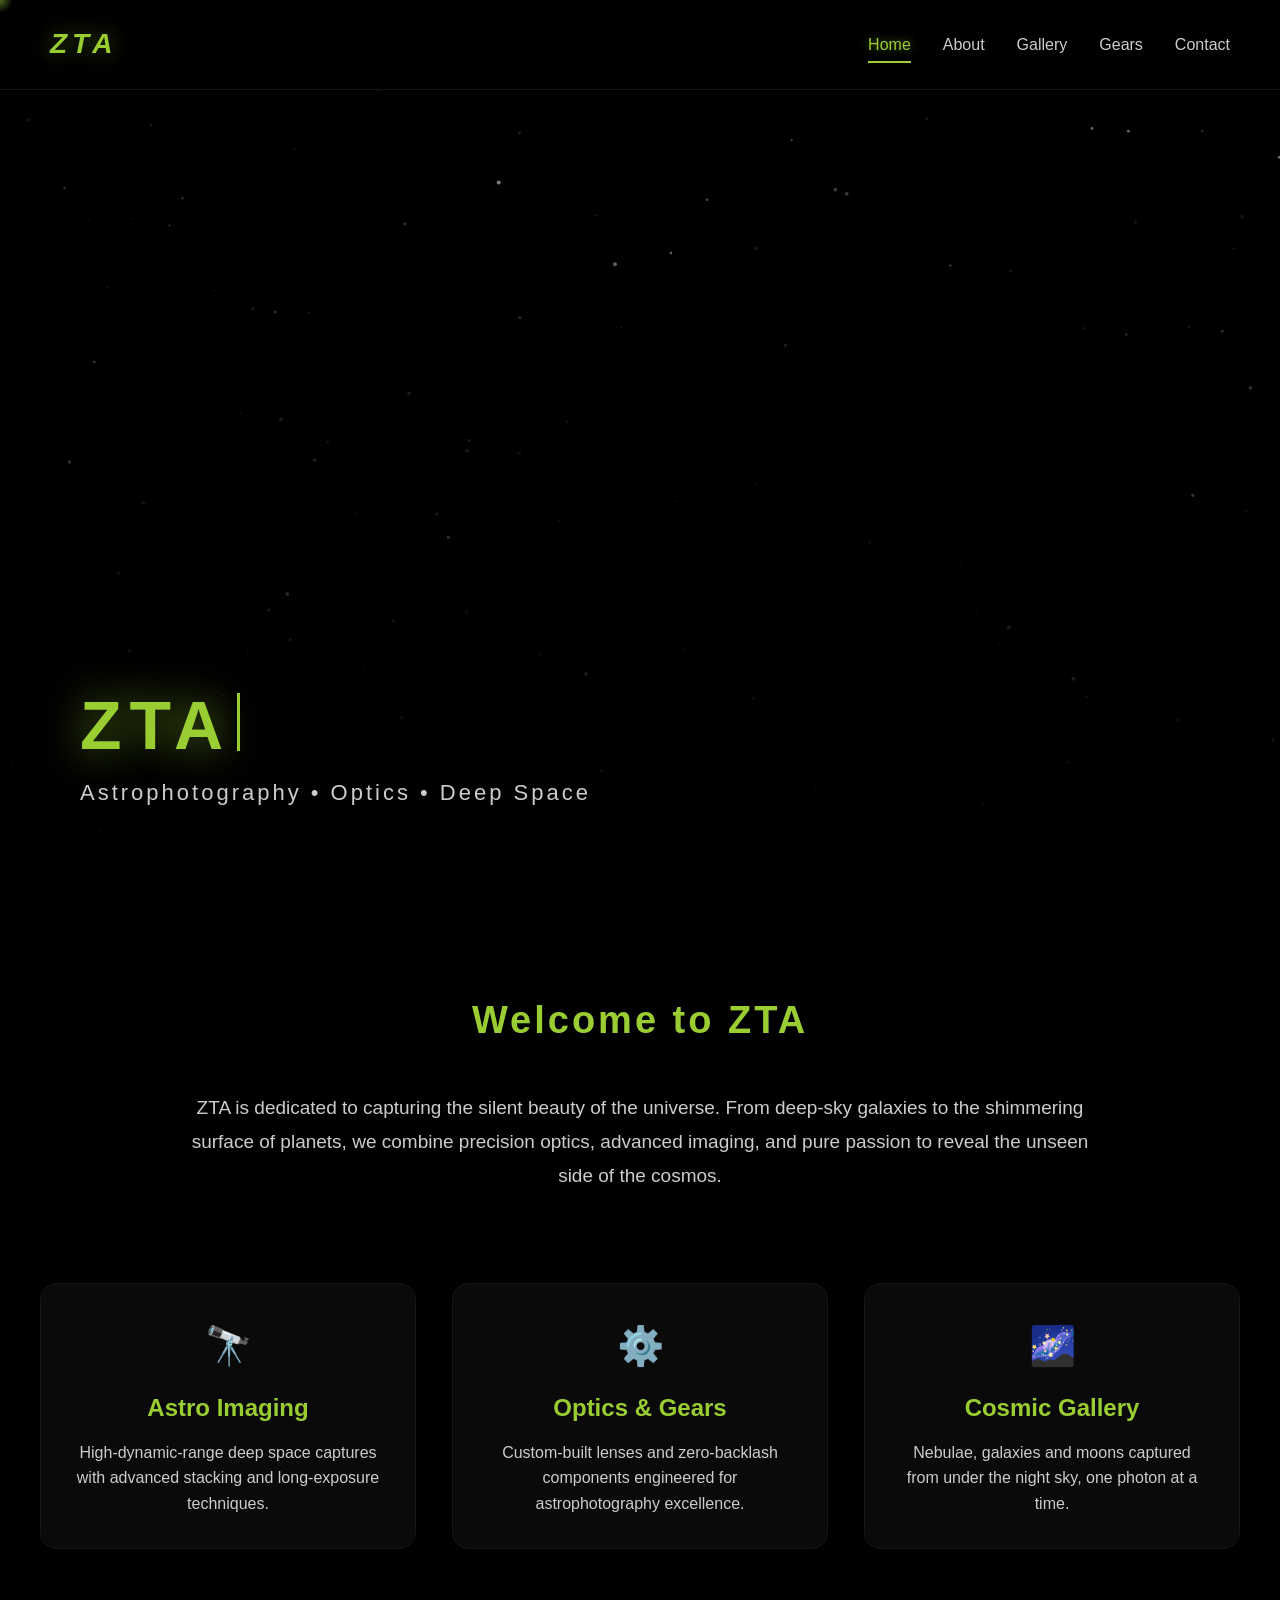
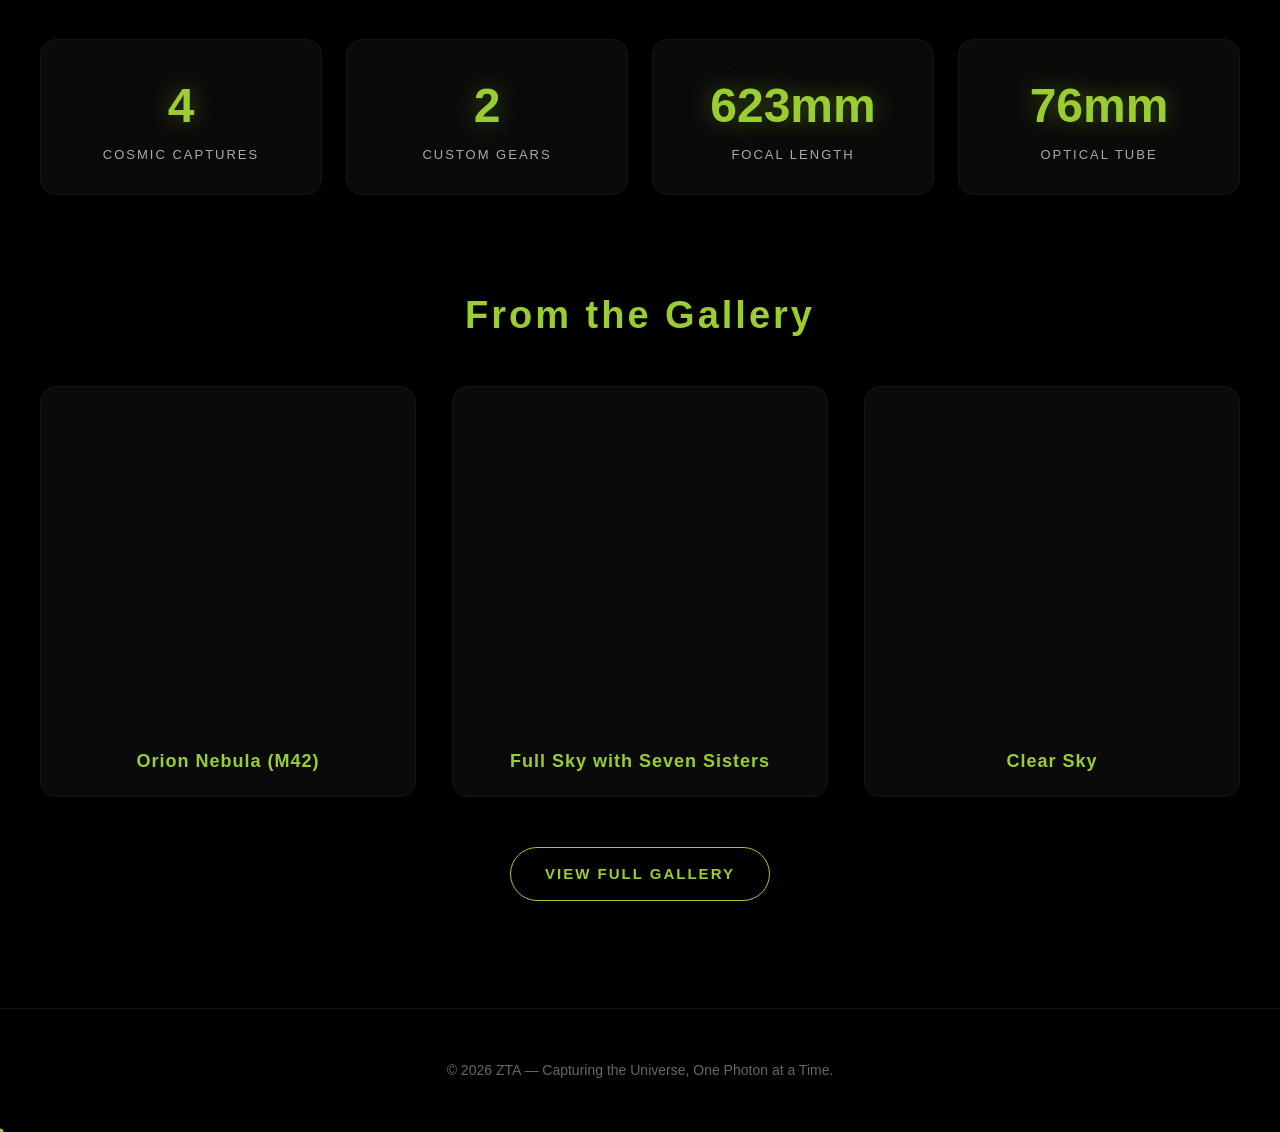
==== index.html @ 27d1bf87 "Add files via upload" ====
<!DOCTYPE html>
<html lang="en">
<head>
<meta charset="UTF-8">
<title>ZTA – Home</title>
<meta name="viewport" content="width=device-width, initial-scale=1.0">
<meta name="theme-color" content="#000000">
<link rel="stylesheet" href="style.css">
</head>
<body>

<!-- PRELOADER -->
<div class="preloader">
    <div class="preloader-logo">ZTA</div>
    <div class="preloader-bar"></div>
</div>

<!-- NAVBAR -->
<div class="navbar">
    <a href="index.html" class="nav-left">ZTA</a>
    <div class="nav-right">
        <div class="nav-links">
            <a href="index.html">Home</a>
            <a href="about.html">About</a>
            <a href="gallery.html">Gallery</a>
            <a href="gears.html">Gears</a>
            <a href="contact.html">Contact</a>
        </div>
        <div class="hamburger" id="hamburger" aria-label="Menu">
            <span></span><span></span><span></span>
        </div>
    </div>
</div>

<!-- MOBILE MENU -->
<div class="mobile-menu" id="mobileMenu">
    <a href="index.html">Home</a>
    <a href="about.html">About</a>
    <a href="gallery.html">Gallery</a>
    <a href="gears.html">Gears</a>
    <a href="contact.html">Contact</a>
</div>

<!-- HERO -->
<div class="hero hero-home">
    <div class="hero-inner">
        <div class="hero-text" data-typing="ZTA">ZTA</div>
        <div class="hero-sub">Astrophotography • Optics • Deep Space</div>
    </div>
</div>

<div class="section">
    <h2 class="section-title reveal">Welcome to ZTA</h2>
    <div class="intro-box reveal">
        ZTA is dedicated to capturing the silent beauty of the universe.
        From deep-sky galaxies to the shimmering surface of planets,
        we combine precision optics, advanced imaging, and pure passion
        to reveal the unseen side of the cosmos.
    </div>
</div>

<div class="section">
    <div class="grid grid-features">
        <div class="card feature-card tilt reveal">
            <div class="feature-icon float-slow">🔭</div>
            <div class="feature-title">Astro Imaging</div>
            <div class="feature-text">High-dynamic-range deep space captures with advanced stacking and long-exposure techniques.</div>
        </div>
        <div class="card feature-card tilt reveal">
            <div class="feature-icon float-slow">⚙️</div>
            <div class="feature-title">Optics &amp; Gears</div>
            <div class="feature-text">Custom-built lenses and zero-backlash components engineered for astrophotography excellence.</div>
        </div>
        <div class="card feature-card tilt reveal">
            <div class="feature-icon float-slow">🌌</div>
            <div class="feature-title">Cosmic Gallery</div>
            <div class="feature-text">Nebulae, galaxies and moons captured from under the night sky, one photon at a time.</div>
        </div>
    </div>
</div>

<div class="section">
    <div class="stats">
        <div class="card stat tilt reveal zoom"><div class="stat-number" data-count="6">0</div><div class="stat-label">Cosmic Captures</div></div>
        <div class="card stat tilt reveal zoom"><div class="stat-number" data-count="3">0</div><div class="stat-label">Custom Gears</div></div>
        <div class="card stat tilt reveal zoom"><div class="stat-number" data-count="900" data-suffix="mm">0</div><div class="stat-label">Focal Length</div></div>
        <div class="card stat tilt reveal zoom"><div class="stat-number" data-count="110" data-suffix="mm">0</div><div class="stat-label">Optical Tube</div></div>
    </div>
</div>

<div class="section">
    <h2 class="section-title reveal">From the Gallery</h2>
    <div class="grid grid-media">
        <a href="gallery.html" class="card media-card tilt reveal" style="text-decoration:none">
            <div class="img-wrap"><img src="assets/astro/gallery1.jpg" alt="Orion Nebula"></div>
            <div class="media-caption">Orion Nebula (M42)</div>
        </a>
        <a href="gallery.html" class="card media-card tilt reveal" style="text-decoration:none">
            <div class="img-wrap"><img src="assets/astro/gallery2.jpg" alt="Seven Sisters"></div>
            <div class="media-caption">Full Sky with Seven Sisters</div>
        </a>
        <a href="gallery.html" class="card media-card tilt reveal" style="text-decoration:none">
            <div class="img-wrap"><img src="assets/astro/gallery5.jpg" alt="Clear Sky"></div>
            <div class="media-caption">Clear Sky</div>
        </a>
    </div>
    <div class="btn-center reveal"><a href="gallery.html" class="btn">VIEW FULL GALLERY</a></div>
</div>

<!-- FOOTER -->
<footer>
    © <span data-year>2026</span> ZTA — Capturing the Universe, One Photon at a Time.
</footer>

<script src="zta.js"></script>
</body>
</html>
---- style.css ----
/* ==========================================================
   ZTA – Shared Stylesheet (used by every page)
   ========================================================== */

:root{
    --bg-color:#000;
    --text-color:#fff;
    --accent-color:#9acd32;
    --accent-rgb:154,205,50;
    --secondary-text:#ccc;
    --card-bg:#0a0a0a;
    --card-border:#161616;
    --footer-text:#666;
    --nav-h:76px;
}

*{ margin:0; padding:0; box-sizing:border-box; }

html{ scroll-behavior:smooth; }

body{
    font-family:'Segoe UI', Arial, sans-serif;
    background:var(--bg-color);
    color:var(--text-color);
    line-height:1.6;
    overflow-x:hidden;
}

a{ color:inherit; }

/* ================= PRELOADER ================= */

.preloader{
    position:fixed; inset:0;
    background:#000;
    z-index:20000;
    display:flex; flex-direction:column;
    align-items:center; justify-content:center; gap:22px;
    transition:opacity .6s ease, visibility .6s ease;
}
.preloader.hide{ opacity:0; visibility:hidden; }
.preloader-logo{
    font-size:46px; font-weight:800; font-style:italic; letter-spacing:10px;
    color:var(--accent-color);
    text-shadow:0 0 30px rgba(var(--accent-rgb),.6);
    animation:pulse 1.4s ease-in-out infinite;
}
.preloader-bar{
    width:160px; height:3px; background:#111; border-radius:4px; overflow:hidden;
}
.preloader-bar::after{
    content:''; display:block; height:100%; width:40%;
    background:var(--accent-color); border-radius:4px;
    animation:load 1.1s ease-in-out infinite;
}
@keyframes load{ 0%{ transform:translateX(-100%);} 100%{ transform:translateX(260%);} }
@keyframes pulse{ 50%{ opacity:.45; transform:scale(.96);} }

/* ================= PROGRESS BAR / CURSOR / CANVAS ================= */

.scroll-progress{
    position:fixed; top:0; left:0; height:3px; width:0;
    background:linear-gradient(90deg,var(--accent-color),#d6ff8a);
    z-index:1100;
    box-shadow:0 0 12px rgba(var(--accent-rgb),.8);
}

.star-canvas{
    position:fixed; inset:0; width:100%; height:100%;
    z-index:-1; pointer-events:none;
}

.custom-cursor{
    position:fixed; width:26px; height:26px; border-radius:50%;
    background:radial-gradient(circle, rgba(var(--accent-rgb),.9) 0%, transparent 70%);
    pointer-events:none; z-index:15000; opacity:.55;
    transform:translate(-50%,-50%);
    mix-blend-mode:screen;
    transition:width .25s, height .25s, opacity .25s;
}
.custom-cursor.big{ width:56px; height:56px; opacity:.4; }

.cursor-dot{
    position:fixed; width:7px; height:7px; border-radius:50%;
    background:var(--accent-color); pointer-events:none; z-index:15001;
    transform:translate(-50%,-50%);
}

@media (hover:none){
    .custom-cursor,.cursor-dot{ display:none; }
}

/* ================= NAVBAR (identical on every page) ================= */

.navbar{
    width:100%;
    padding:22px 50px;
    display:flex; justify-content:space-between; align-items:center;
    background:rgba(0,0,0,.92);
    backdrop-filter:blur(10px);
    -webkit-backdrop-filter:blur(10px);
    border-bottom:1px solid var(--card-border);
    position:fixed; top:0; left:0;
    z-index:1000;
    box-shadow:0 4px 20px rgba(0,0,0,.6);
    transition:padding .3s ease, background .3s ease;
}
.navbar.shrunk{ padding:12px 50px; background:rgba(0,0,0,.98); }
.navbar.shrunk .nav-left{ font-size:22px; }

.nav-left{
    font-size:28px; letter-spacing:5px; font-weight:800; font-style:italic;
    color:var(--accent-color);
    text-shadow:0 0 20px rgba(var(--accent-rgb),.5);
    text-decoration:none;
    transition:font-size .3s ease;
}

.nav-right{ display:flex; align-items:center; gap:32px; }
.nav-links{ display:flex; align-items:center; gap:32px; }

.nav-links a{
    color:var(--secondary-text);
    text-decoration:none;
    font-size:16px; font-weight:500;
    transition:color .3s ease, text-shadow .3s ease;
    position:relative;
}
.nav-links a:hover,
.nav-links a.active{
    color:var(--accent-color);
    text-shadow:0 0 10px rgba(var(--accent-rgb),.6);
}
.nav-links a::after{
    content:''; position:absolute; width:0; height:2px;
    bottom:-6px; left:50%;
    background:var(--accent-color);
    transition:.3s;
}
.nav-links a:hover::after,
.nav-links a.active::after{ width:100%; left:0; }

/* Hamburger */
.hamburger{
    display:none; flex-direction:column; gap:5px; cursor:pointer; padding:4px;
}
.hamburger span{
    width:28px; height:3px; background:var(--accent-color); border-radius:10px;
    transition:transform .35s ease, opacity .25s ease;
}
.hamburger.open span:nth-child(1){ transform:translateY(8px) rotate(45deg); }
.hamburger.open span:nth-child(2){ opacity:0; }
.hamburger.open span:nth-child(3){ transform:translateY(-8px) rotate(-45deg); }

/* Mobile menu */
.mobile-menu{
    position:fixed; top:0; left:0; width:100%; height:100vh;
    background:rgba(0,0,0,.98);
    display:flex; flex-direction:column; align-items:center; justify-content:center;
    gap:36px; z-index:999;
    opacity:0; visibility:hidden;
    transition:opacity .35s ease, visibility .35s ease;
}
.mobile-menu.open{ opacity:1; visibility:visible; }
.mobile-menu a{
    color:var(--secondary-text); font-size:24px; text-decoration:none;
    transform:translateY(20px); opacity:0;
    transition:transform .4s ease, opacity .4s ease, color .3s;
}
.mobile-menu.open a{ transform:translateY(0); opacity:1; }
.mobile-menu.open a:nth-child(1){ transition-delay:.05s; }
.mobile-menu.open a:nth-child(2){ transition-delay:.10s; }
.mobile-menu.open a:nth-child(3){ transition-delay:.15s; }
.mobile-menu.open a:nth-child(4){ transition-delay:.20s; }
.mobile-menu.open a:nth-child(5){ transition-delay:.25s; }
.mobile-menu a:hover,
.mobile-menu a.active{ color:var(--accent-color); }

/* ================= HERO (same on every page) ================= */

.hero{
    width:100%;
    min-height:70vh;
    position:relative;
    display:flex; align-items:flex-end;
    padding:0 0 90px;
    margin-top:var(--nav-h);
    background:
        linear-gradient(rgba(0,0,0,.25), rgba(0,0,0,.6)),
        url("assets/background.jpg") center/cover no-repeat;
    overflow:hidden;
}
.hero::after{
    content:''; position:absolute; inset:0;
    background:linear-gradient(to bottom, rgba(0,0,0,.1), rgba(0,0,0,.95));
    pointer-events:none;
}
.hero.hero-home{ min-height:calc(100vh - var(--nav-h)); }

.hero-inner{ position:relative; z-index:2; margin-left:80px; }

.hero-text{
    font-size:68px; font-weight:900; letter-spacing:8px; text-transform:uppercase;
    color:var(--accent-color);
    text-shadow:0 0 40px rgba(var(--accent-rgb),.7);
    line-height:1.1;
}
.hero-sub{
    font-size:22px; color:var(--secondary-text); letter-spacing:3px; margin-top:12px;
}
.typing-cursor{
    display:inline-block; width:3px; height:.85em; margin-left:6px;
    background:var(--accent-color); vertical-align:-2px;
    animation:blink .8s steps(1) infinite;
}
@keyframes blink{ 50%{ opacity:0; } }

/* ================= LAYOUT / SECTIONS ================= */

.section{ max-width:1300px; margin:90px auto; padding:0 40px; }

.section-title{
    font-size:38px; font-weight:800; text-align:center;
    color:var(--accent-color); letter-spacing:3px;
    margin:0 auto 40px;
}
.section-subtitle{
    text-align:center; max-width:700px; margin:-20px auto 50px; color:#888;
}
.intro-box{
    max-width:1000px; margin:0 auto; padding:0 40px;
    font-size:19px; color:var(--secondary-text); text-align:center; line-height:1.8;
}

/* ================= CARDS ================= */

.card{
    background:var(--card-bg);
    border:1px solid var(--card-border);
    border-radius:16px;
    transition:transform .35s ease, border-color .35s ease, box-shadow .35s ease;
}
.card:hover{
    border-color:var(--accent-color);
    box-shadow:0 20px 40px rgba(var(--accent-rgb),.18);
}

.grid{ display:grid; gap:36px; }
.grid-features{ grid-template-columns:repeat(auto-fit, minmax(300px,1fr)); }
.grid-media{ grid-template-columns:repeat(auto-fit, minmax(320px,1fr)); }

.feature-card{ padding:32px; text-align:center; }
.feature-icon{ font-size:38px; margin-bottom:12px; display:inline-block; }
.feature-title{ font-size:24px; margin-bottom:12px; color:var(--accent-color); font-weight:700; }
.feature-text{ color:var(--secondary-text); }

.media-card{ overflow:hidden; cursor:pointer; }
.media-card img,
.media-card .img-fallback{
    width:100%; height:340px; object-fit:cover; display:block;
    transition:transform .6s ease;
}
.media-card:hover img{ transform:scale(1.08); }
.media-card .img-wrap{ overflow:hidden; }
.media-caption{
    padding:20px; text-align:center;
    color:var(--accent-color); font-size:18px; font-weight:600; letter-spacing:1px;
}
.media-desc{
    padding:0 20px 22px; text-align:center; color:#bbb; font-size:14.5px; margin-top:-8px;
}

.img-fallback{
    display:flex; align-items:center; justify-content:center;
    background:radial-gradient(circle at 30% 30%, #14200a, #050505 70%);
    color:var(--accent-color); font-size:54px;
}

/* ================= BUTTON ================= */

.btn{
    display:inline-block; padding:14px 34px; border-radius:50px;
    border:1px solid var(--accent-color);
    color:var(--accent-color); background:transparent;
    text-decoration:none; font-weight:700; letter-spacing:2px; font-size:15px;
    cursor:pointer; position:relative; overflow:hidden;
    transition:color .3s ease, box-shadow .3s ease;
}
.btn::before{
    content:''; position:absolute; inset:0; background:var(--accent-color);
    transform:translateX(-101%); transition:transform .35s ease; z-index:-1;
}
.btn:hover{ color:#000; box-shadow:0 0 25px rgba(var(--accent-rgb),.5); }
.btn:hover::before{ transform:translateX(0); }
.btn{ z-index:0; isolation:isolate; }
.btn-center{ text-align:center; margin-top:50px; }

/* ================= STATS ================= */

.stats{
    display:grid; grid-template-columns:repeat(auto-fit,minmax(180px,1fr));
    gap:24px; text-align:center;
}
.stat{ padding:28px 10px; }
.stat-number{
    font-size:48px; font-weight:900; color:var(--accent-color);
    text-shadow:0 0 25px rgba(var(--accent-rgb),.4);
}
.stat-label{ color:#aaa; letter-spacing:2px; font-size:13px; text-transform:uppercase; }

/* ================= ABOUT ================= */

.about-wrapper{ display:flex; align-items:center; gap:60px; }
.about-img{ flex:1; }
.about-img img{
    width:100%; border-radius:18px; border:1px solid var(--card-border);
    box-shadow:0 15px 40px rgba(0,0,0,.6);
    transition:transform .4s ease, box-shadow .4s ease;
}
.about-img img:hover{ box-shadow:0 20px 50px rgba(var(--accent-rgb),.25); }
.about-text{ flex:1.2; color:var(--secondary-text); font-size:18px; line-height:1.9; }
.about-text p{ margin-bottom:22px; }
.about-title{
    font-size:38px; margin-bottom:25px; font-weight:800;
    color:var(--accent-color); letter-spacing:2px;
}
.highlight{ color:var(--accent-color); font-weight:bold; }

/* ================= CONTACT ================= */

.contact-card{ padding:30px; max-width:900px; margin:0 auto; }
.contact-card iframe{
    width:100%; height:760px; border:none; display:block; border-radius:10px;
    background:#fff;
}
.timer{ display:flex; gap:20px; flex-wrap:wrap; justify-content:center; }
.time-box{ padding:20px; min-width:110px; text-align:center; }
.time{ font-size:40px; font-weight:bold; color:var(--accent-color); }
.label{ font-size:13px; color:#aaa; margin-top:4px; letter-spacing:2px; text-transform:uppercase; }

/* ================= LIGHTBOX ================= */

.lightbox{
    position:fixed; inset:0; background:rgba(0,0,0,.94);
    display:flex; flex-direction:column; align-items:center; justify-content:center;
    z-index:12000; opacity:0; visibility:hidden;
    transition:opacity .35s ease, visibility .35s ease;
    padding:30px;
}
.lightbox.open{ opacity:1; visibility:visible; }
.lightbox img{
    max-width:92%; max-height:80vh; border-radius:12px;
    box-shadow:0 0 60px rgba(var(--accent-rgb),.25);
    transform:scale(.9); transition:transform .35s ease;
}
.lightbox.open img{ transform:scale(1); }
.lightbox-caption{ margin-top:18px; color:var(--accent-color); font-size:20px; letter-spacing:1px; }
.lightbox button{
    position:absolute; background:transparent; border:1px solid var(--accent-color);
    color:var(--accent-color); width:48px; height:48px; border-radius:50%;
    font-size:22px; cursor:pointer; transition:.3s;
}
.lightbox button:hover{ background:var(--accent-color); color:#000; }
.lb-close{ top:24px; right:24px; }
.lb-prev{ left:24px; top:50%; }
.lb-next{ right:24px; top:50%; }

/* ================= SCROLL TOP ================= */

.scroll-top{
    position:fixed; bottom:24px; right:24px;
    width:50px; height:50px; border-radius:50%; border:none;
    background:var(--accent-color); color:#000; font-size:24px; font-weight:bold;
    cursor:pointer; z-index:900;
    opacity:0; transform:translateY(20px); pointer-events:none;
    transition:opacity .3s ease, transform .3s ease, box-shadow .3s;
}
.scroll-top.show{ opacity:1; transform:translateY(0); pointer-events:auto; }
.scroll-top:hover{ box-shadow:0 0 25px rgba(var(--accent-rgb),.7); }

/* ================= FOOTER ================= */

footer{
    text-align:center; padding:50px 20px; color:var(--footer-text);
    font-size:14px; border-top:1px solid var(--card-border);
    margin-top:100px;
}

/* ================= REVEAL ANIMATIONS ================= */

.reveal{
    opacity:0; transform:translateY(40px);
    transition:opacity .8s ease, transform .8s cubic-bezier(.2,.7,.2,1);
}
.reveal.from-left{ transform:translateX(-50px); }
.reveal.from-right{ transform:translateX(50px); }
.reveal.zoom{ transform:scale(.9); }
.reveal.visible{ opacity:1; transform:none; }

/* Tilt cards need a fast transform transition once visible */
.tilt.visible{ transition:opacity .8s ease, transform .15s ease-out, border-color .35s, box-shadow .35s; }

.float-slow{ animation:float 6s ease-in-out infinite; }
@keyframes float{ 50%{ transform:translateY(-10px); } }

/* ================= RESPONSIVE ================= */

@media (max-width:992px){
    .navbar{ padding:18px 20px; }
    .navbar.shrunk{ padding:12px 20px; }
    .nav-links{ display:none; }
    .hamburger{ display:flex; }
    .hero-inner{ margin-left:30px; }
    .hero-text{ font-size:48px; }
    .hero-sub{ font-size:19px; }
    .about-wrapper{ flex-direction:column; }
}

@media (max-width:768px){
    .hero-inner{ margin-left:20px; margin-right:20px; }
    .hero-text{ font-size:36px; letter-spacing:4px; }
    .hero-sub{ font-size:16px; letter-spacing:2px; }
    .section{ padding:0 20px; margin:70px auto; }
    .section-title{ font-size:30px; }
    .intro-box{ font-size:17px; padding:0 25px; }
    .grid-features,.grid-media{ grid-template-columns:1fr; }
    .media-card img,.media-card .img-fallback{ height:300px; }
    .about-title{ font-size:30px; }
    .about-text{ font-size:16px; line-height:1.8; }
    .contact-card{ padding:14px; }
    .lb-prev,.lb-next{ top:auto; bottom:24px; }
}

@media (prefers-reduced-motion:reduce){
    *{ animation:none !important; transition-duration:.01ms !important; }
    .reveal{ opacity:1; transform:none; }
}
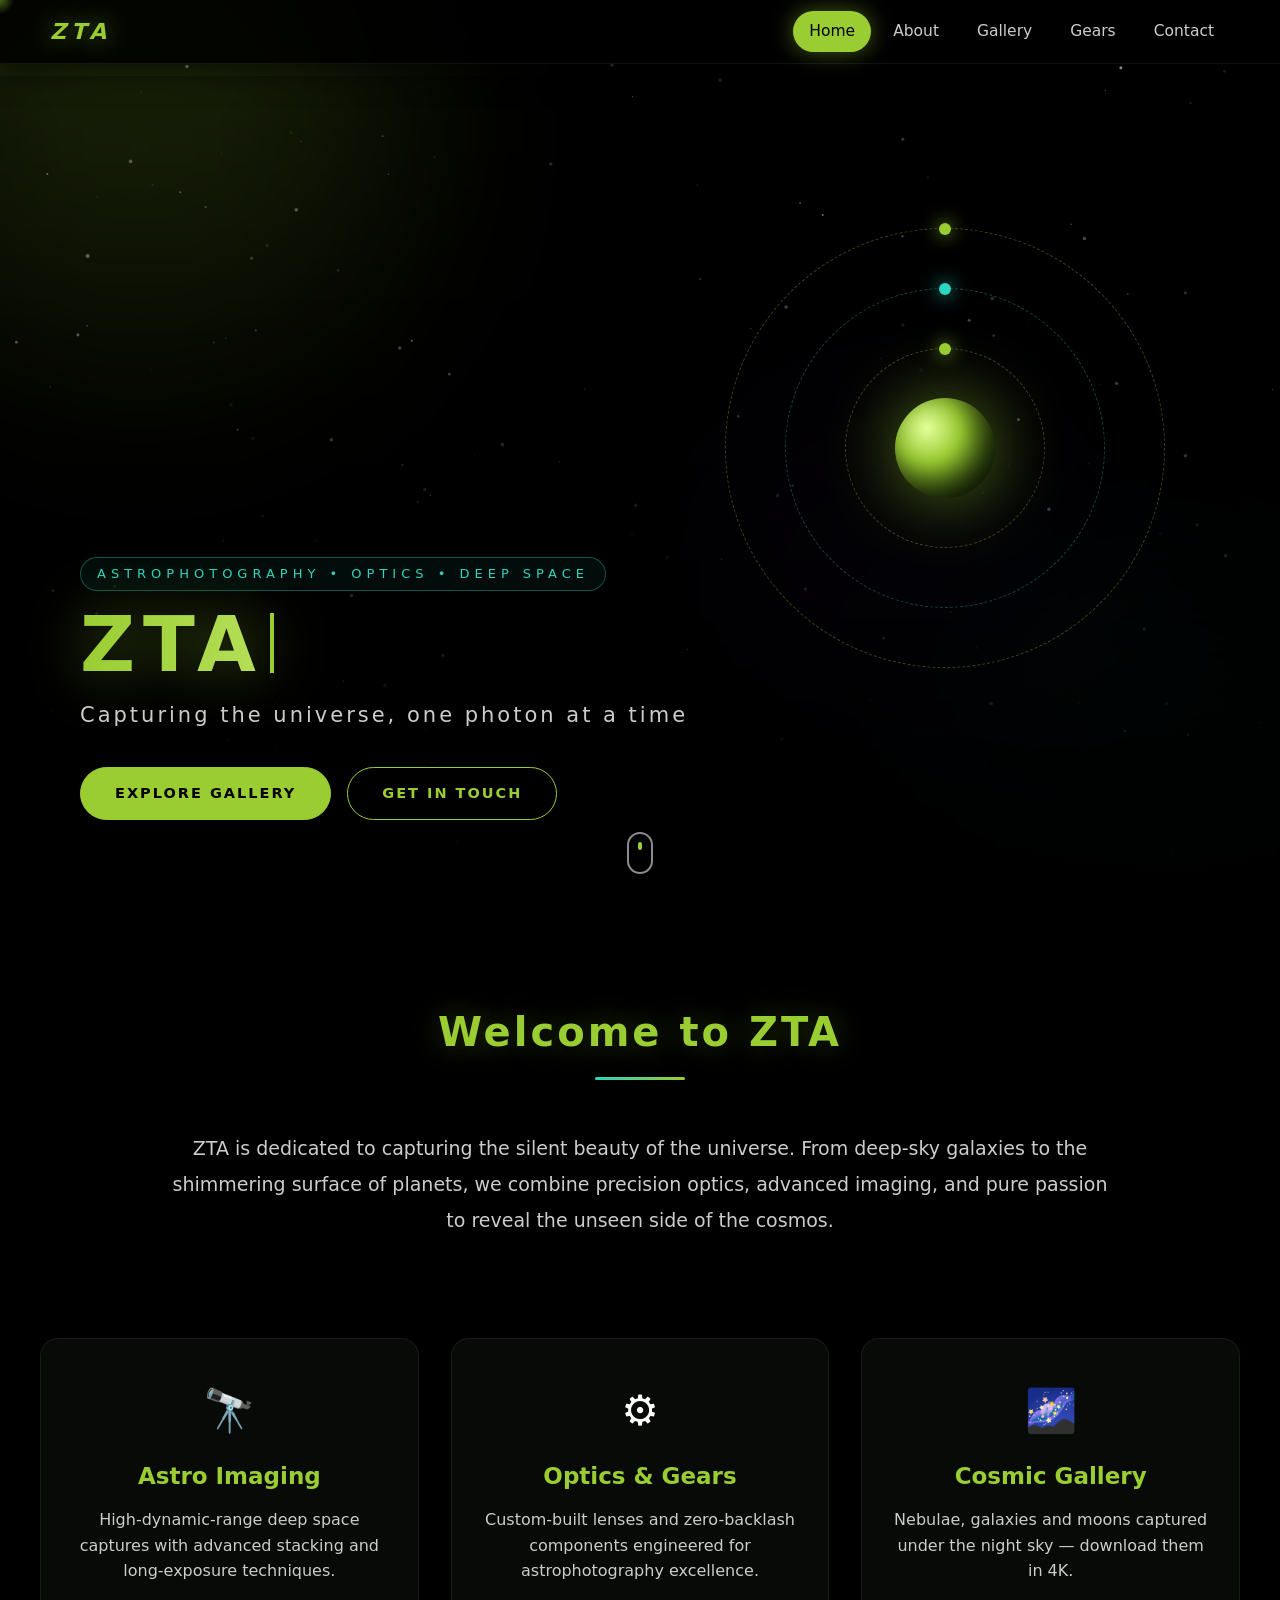
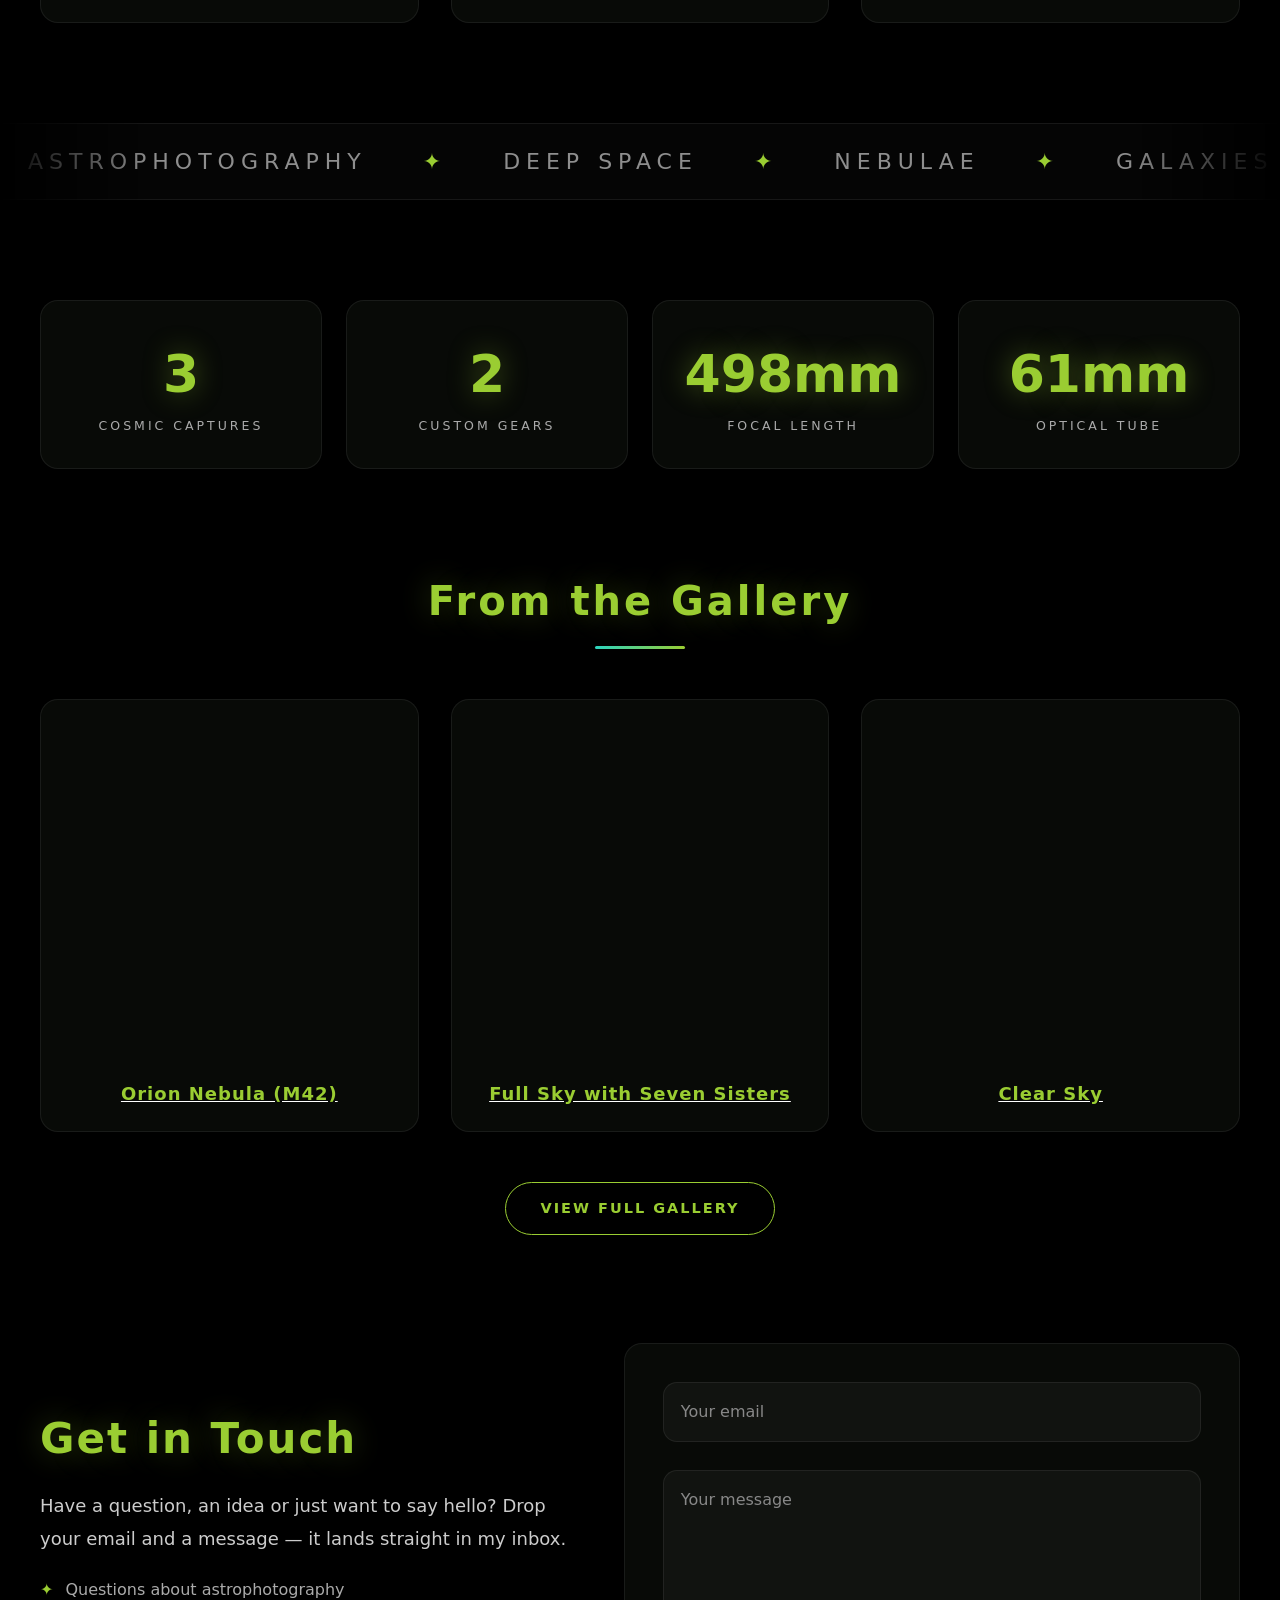
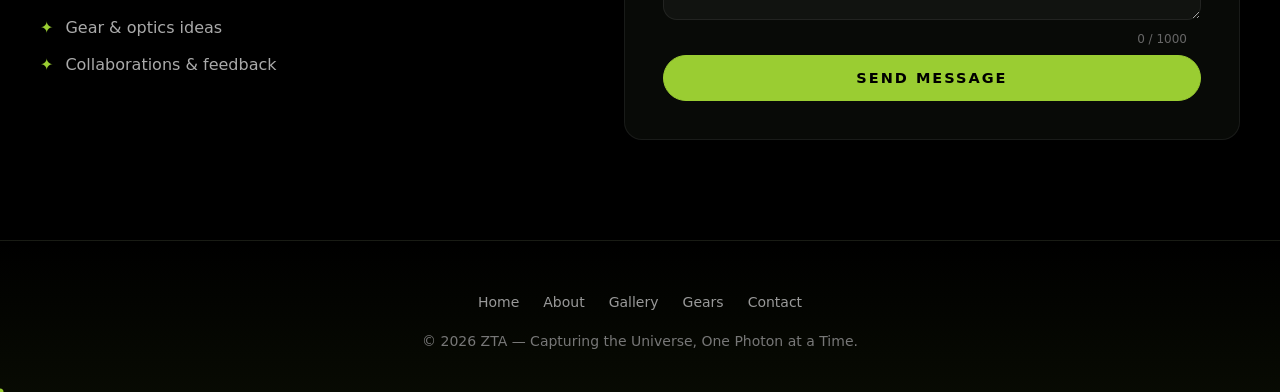
==== commit 20dae4ea: "Add files via upload" ====
--- a/index.html
+++ b/index.html
@@ -4,16 +4,292 @@
 <meta charset="UTF-8">
 <title>ZTA – Home</title>
 <meta name="viewport" content="width=device-width, initial-scale=1.0">
+<meta name="description" content="ZTA – astrophotography, optics and deep space.">
 <meta name="theme-color" content="#000000">
-<link rel="stylesheet" href="style.css">
+<link rel="icon" href="data:image/svg+xml,%3Csvg xmlns='http://www.w3.org/2000/svg' viewBox='0 0 100 100'%3E%3Ctext y='.9em' font-size='90'%3E%F0%9F%8C%8C%3C/text%3E%3C/svg%3E">
+<style>
+:root{
+    --bg:#000; --text:#fff; --accent:#9acd32; --accent-rgb:154,205,50; --accent-light:#e4ff9a;
+    --teal:#2dd4bf; --muted:#ccc; --card:rgba(12,14,10,.72); --card-border:rgba(255,255,255,.07);
+    --footer:#777; --nav-h:76px; --radius:18px;
+}
+*{margin:0;padding:0;box-sizing:border-box}
+html{scroll-behavior:smooth;scroll-padding-top:90px;overflow-x:hidden}
+.section{overflow-x:clip}
+body{font-family:'Segoe UI',system-ui,Arial,sans-serif;background:var(--bg);color:var(--text);line-height:1.6;overflow-x:hidden}
+a{color:inherit}
+::selection{background:var(--accent);color:#000}
+::-webkit-scrollbar{width:10px}::-webkit-scrollbar-track{background:#050505}
+::-webkit-scrollbar-thumb{background:#26301a;border-radius:10px}::-webkit-scrollbar-thumb:hover{background:var(--accent)}
+
+/* ===== BACKGROUND LAYERS ===== */
+.aurora{position:fixed;inset:0;z-index:-3;overflow:hidden;pointer-events:none}
+.blob{position:absolute;border-radius:50%;filter:blur(110px);opacity:.38;will-change:transform}
+.blob.b1{width:520px;height:520px;background:rgba(var(--accent-rgb),.55);top:-120px;left:-120px;animation:drift1 22s ease-in-out infinite alternate}
+.blob.b2{width:460px;height:460px;background:rgba(45,212,191,.38);bottom:-140px;right:-100px;animation:drift2 26s ease-in-out infinite alternate}
+.blob.b3{width:380px;height:380px;background:rgba(124,58,237,.3);top:45%;left:55%;animation:drift3 30s ease-in-out infinite alternate}
+@keyframes drift1{to{transform:translate(35vw,30vh) scale(1.2)}}
+@keyframes drift2{to{transform:translate(-30vw,-25vh) scale(1.15)}}
+@keyframes drift3{to{transform:translate(-40vw,-20vh) scale(.8)}}
+.star-canvas{position:fixed;inset:0;width:100%;height:100%;z-index:-2;pointer-events:none}
+
+/* ===== PRELOADER / PAGE WIPE / PROGRESS ===== */
+.preloader{position:fixed;inset:0;background:#000;z-index:20000;display:flex;flex-direction:column;align-items:center;justify-content:center;gap:22px;transition:opacity .7s ease,visibility .7s ease}
+.preloader.hide{opacity:0;visibility:hidden}
+.preloader-logo{font-size:52px;font-weight:800;font-style:italic;letter-spacing:12px;color:var(--accent);text-shadow:0 0 35px rgba(var(--accent-rgb),.7);animation:pulse 1.4s ease-in-out infinite}
+.preloader-bar{width:170px;height:3px;background:#111;border-radius:4px;overflow:hidden}
+.preloader-bar::after{content:'';display:block;height:100%;width:40%;background:var(--accent);border-radius:4px;animation:load 1.1s ease-in-out infinite}
+@keyframes load{0%{transform:translateX(-100%)}100%{transform:translateX(260%)}}
+@keyframes pulse{50%{opacity:.45;transform:scale(.96)}}
+.page-wipe{position:fixed;inset:0;background:radial-gradient(circle at 50% 50%,#10170a,#000 70%);z-index:19000;opacity:0;visibility:hidden;transition:opacity .35s ease}
+.page-wipe.on{opacity:1;visibility:visible}
+.scroll-progress{position:fixed;top:0;left:0;height:3px;width:0;background:linear-gradient(90deg,var(--teal),var(--accent),var(--accent-light));z-index:1100;box-shadow:0 0 14px rgba(var(--accent-rgb),.9)}
+
+/* ===== CURSOR ===== */
+.custom-cursor{position:fixed;width:28px;height:28px;border-radius:50%;background:radial-gradient(circle,rgba(var(--accent-rgb),.85) 0%,transparent 70%);pointer-events:none;z-index:15000;opacity:.55;transform:translate(-50%,-50%);mix-blend-mode:screen;transition:width .25s,height .25s,opacity .25s}
+.custom-cursor.big{width:64px;height:64px;opacity:.4}
+.cursor-dot{position:fixed;width:7px;height:7px;border-radius:50%;background:var(--accent);pointer-events:none;z-index:15001;transform:translate(-50%,-50%)}
+@media(hover:none){.custom-cursor,.cursor-dot{display:none}}
+
+/* ===== NAVBAR ===== */
+.navbar{width:100%;padding:20px 50px;display:flex;justify-content:space-between;align-items:center;background:rgba(0,0,0,.55);backdrop-filter:blur(16px) saturate(140%);-webkit-backdrop-filter:blur(16px) saturate(140%);border-bottom:1px solid var(--card-border);position:fixed;top:0;left:0;z-index:1000;transition:padding .3s,background .3s,box-shadow .3s}
+.navbar.shrunk{padding:11px 50px;background:rgba(0,0,0,.85);box-shadow:0 8px 30px rgba(0,0,0,.6)}
+.navbar.shrunk .nav-left{font-size:22px}
+.nav-left{font-size:28px;letter-spacing:5px;font-weight:800;font-style:italic;color:var(--accent);text-shadow:0 0 22px rgba(var(--accent-rgb),.55);text-decoration:none;transition:font-size .3s}
+.nav-right{display:flex;align-items:center;gap:32px}
+.nav-links{display:flex;align-items:center;gap:6px}
+.nav-links a{color:var(--muted);text-decoration:none;font-size:15.5px;font-weight:500;padding:8px 16px;border-radius:50px;position:relative;transition:color .3s,background .3s}
+.nav-links a:hover{color:var(--accent);background:rgba(var(--accent-rgb),.08)}
+.nav-links a.active{color:#000;background:var(--accent);box-shadow:0 0 22px rgba(var(--accent-rgb),.45)}
+.hamburger{display:none;flex-direction:column;gap:5px;cursor:pointer;padding:4px}
+.hamburger span{width:28px;height:3px;background:var(--accent);border-radius:10px;transition:transform .35s,opacity .25s}
+.hamburger.open span:nth-child(1){transform:translateY(8px) rotate(45deg)}
+.hamburger.open span:nth-child(2){opacity:0}
+.hamburger.open span:nth-child(3){transform:translateY(-8px) rotate(-45deg)}
+.mobile-menu{position:fixed;inset:0;background:rgba(0,0,0,.97);display:flex;flex-direction:column;align-items:center;justify-content:center;gap:34px;z-index:999;opacity:0;visibility:hidden;transition:opacity .35s,visibility .35s}
+.mobile-menu.open{opacity:1;visibility:visible}
+.mobile-menu a{color:var(--muted);font-size:26px;text-decoration:none;transform:translateY(24px);opacity:0;transition:transform .45s,opacity .45s,color .3s}
+.mobile-menu.open a{transform:none;opacity:1}
+.mobile-menu.open a:nth-child(1){transition-delay:.05s}.mobile-menu.open a:nth-child(2){transition-delay:.1s}.mobile-menu.open a:nth-child(3){transition-delay:.15s}.mobile-menu.open a:nth-child(4){transition-delay:.2s}.mobile-menu.open a:nth-child(5){transition-delay:.25s}
+.mobile-menu a:hover,.mobile-menu a.active{color:var(--accent)}
+
+/* ===== HERO ===== */
+.hero{width:100%;min-height:62vh;position:relative;display:flex;align-items:flex-end;padding:0 0 80px;margin-top:var(--nav-h);background:linear-gradient(rgba(0,0,0,.2),rgba(0,0,0,.55)),url("assets/background.jpg") center/cover no-repeat;overflow:hidden}
+.hero::after{content:'';position:absolute;inset:0;background:linear-gradient(to bottom,rgba(0,0,0,.05),rgba(0,0,0,.96));pointer-events:none}
+.hero.hero-home{min-height:calc(100vh - var(--nav-h))}
+.hero-inner{position:relative;z-index:3;margin-left:80px;max-width:760px}
+.eyebrow{display:inline-block;font-size:13px;letter-spacing:5px;text-transform:uppercase;color:var(--teal);margin-bottom:14px;padding:6px 16px;border:1px solid rgba(45,212,191,.35);border-radius:50px;background:rgba(45,212,191,.06)}
+.hero-text{font-size:76px;font-weight:900;letter-spacing:8px;text-transform:uppercase;line-height:1.05;background:linear-gradient(90deg,var(--accent),var(--accent-light),var(--teal),var(--accent));background-size:250% 100%;-webkit-background-clip:text;background-clip:text;-webkit-text-fill-color:transparent;color:transparent;animation:shine 7s linear infinite;filter:drop-shadow(0 0 28px rgba(var(--accent-rgb),.45))}
+@keyframes shine{to{background-position:250% 0}}
+.hero-sub{font-size:21px;color:var(--muted);letter-spacing:3px;margin-top:14px}
+.hero-cta{display:flex;gap:16px;flex-wrap:wrap;margin-top:34px}
+.typing-cursor{display:inline-block;width:4px;height:.8em;margin-left:6px;background:var(--accent);-webkit-text-fill-color:initial;vertical-align:-2px;animation:blink .8s steps(1) infinite}
+@keyframes blink{50%{opacity:0}}
+
+.orbit{position:absolute;right:9%;top:50%;width:440px;height:440px;margin-top:-260px;z-index:2;pointer-events:none}
+.ring{position:absolute;border-radius:50%;border:1px dashed rgba(var(--accent-rgb),.35);inset:0;animation:spin 40s linear infinite}
+.ring.r2{inset:60px;animation-duration:26s;animation-direction:reverse;border-color:rgba(45,212,191,.35)}
+.ring.r3{inset:120px;animation-duration:16s}
+.ring::after{content:'';position:absolute;top:-6px;left:50%;width:12px;height:12px;margin-left:-6px;border-radius:50%;background:var(--accent);box-shadow:0 0 18px var(--accent)}
+.ring.r2::after{background:var(--teal);box-shadow:0 0 18px var(--teal)}
+.planet{position:absolute;inset:170px;border-radius:50%;background:radial-gradient(circle at 32% 30%,#e4ff9a,#9acd32 35%,#35520e 75%,#0b1503);box-shadow:0 0 70px rgba(var(--accent-rgb),.55),inset -12px -12px 30px rgba(0,0,0,.65);animation:float 7s ease-in-out infinite}
+@keyframes spin{to{transform:rotate(360deg)}}
+@keyframes float{50%{transform:translateY(-14px)}}
+.float-slow{animation:float 6s ease-in-out infinite}
+
+.scroll-cue{position:absolute;bottom:26px;left:50%;transform:translateX(-50%);z-index:4;width:26px;height:42px;border:2px solid rgba(255,255,255,.55);border-radius:20px;display:block;text-decoration:none}
+.scroll-cue span{position:absolute;top:8px;left:50%;width:4px;height:8px;margin-left:-2px;background:var(--accent);border-radius:4px;animation:wheel 1.6s ease-in-out infinite}
+@keyframes wheel{0%{opacity:0;transform:translateY(0)}30%{opacity:1}100%{opacity:0;transform:translateY(16px)}}
+
+/* ===== SECTIONS ===== */
+.section{max-width:1300px;margin:100px auto;padding:0 40px}
+.section-head{text-align:center;margin-bottom:50px}
+.section-title{font-size:40px;font-weight:800;color:var(--accent);letter-spacing:3px;text-shadow:0 0 30px rgba(var(--accent-rgb),.3);display:inline-block;position:relative;padding-bottom:16px}
+.section-title::after{content:'';position:absolute;left:50%;bottom:0;width:0;height:3px;border-radius:3px;background:linear-gradient(90deg,var(--teal),var(--accent));transform:translateX(-50%);transition:width .9s .3s cubic-bezier(.2,.7,.2,1)}
+.visible .section-title::after,.section-title.visible::after,.section-head.visible .section-title::after{width:90px}
+.section-subtitle{text-align:center;max-width:680px;margin:12px auto 0;color:#999}
+.intro-box{max-width:960px;margin:0 auto;font-size:19px;color:var(--muted);text-align:center;line-height:1.9}
+.word{display:inline-block;opacity:0;transform:translateY(.7em);transition:opacity .6s ease,transform .6s cubic-bezier(.2,.7,.2,1)}
+.words-in .word{opacity:1;transform:none}
+
+/* ===== CARDS ===== */
+.card{position:relative;background:var(--card);border:1px solid var(--card-border);border-radius:var(--radius);backdrop-filter:blur(8px);-webkit-backdrop-filter:blur(8px);transition:transform .35s,border-color .35s,box-shadow .35s;overflow:hidden}
+.card::before{content:'';position:absolute;inset:0;background:radial-gradient(420px circle at var(--mx,50%) var(--my,50%),rgba(var(--accent-rgb),.13),transparent 45%);opacity:0;transition:opacity .35s;pointer-events:none;z-index:1}
+.card:hover{border-color:rgba(var(--accent-rgb),.7);box-shadow:0 22px 50px rgba(var(--accent-rgb),.16)}
+.card:hover::before{opacity:1}
+.grid{display:grid;gap:32px}
+.grid-features{grid-template-columns:repeat(auto-fit,minmax(290px,1fr))}
+.grid-media{grid-template-columns:repeat(auto-fit,minmax(300px,1fr))}
+.feature-card{padding:38px 30px;text-align:center}
+.feature-icon{font-size:42px;margin-bottom:14px;display:inline-block}
+.feature-title{font-size:23px;margin-bottom:12px;color:var(--accent);font-weight:700}
+.feature-text{color:var(--muted)}
+.media-card{cursor:pointer;display:block}
+.img-wrap{position:relative;overflow:hidden}
+.media-card img,.media-card .img-fallback{width:100%;height:360px;object-fit:cover;display:block;transition:transform .7s cubic-bezier(.2,.7,.2,1)}
+.media-card:hover img{transform:scale(1.09)}
+.media-caption{padding:20px 20px 8px;text-align:center;color:var(--accent);font-size:18px;font-weight:600;letter-spacing:1px}
+.media-desc{padding:0 20px 22px;text-align:center;color:#aaa;font-size:14.5px}
+.media-card figcaption:last-child,.media-card .media-caption:last-child{padding-bottom:22px}
+.badges{display:flex;gap:8px;justify-content:center;flex-wrap:wrap;padding:0 20px 22px}
+.badge{font-size:12px;letter-spacing:1px;padding:4px 12px;border-radius:50px;border:1px solid rgba(var(--accent-rgb),.4);color:var(--accent-light);background:rgba(var(--accent-rgb),.07)}
+.img-fallback{display:flex;align-items:center;justify-content:center;background:radial-gradient(circle at 30% 30%,#18260c,#050505 70%);color:var(--accent);font-size:64px}
+
+/* gallery overlay + downloads */
+.overlay{position:absolute;inset:0;display:flex;flex-direction:column;justify-content:space-between;padding:16px;background:linear-gradient(to top,rgba(0,0,0,.85),transparent 55%,rgba(0,0,0,.35));opacity:0;transition:opacity .35s;z-index:2}
+.media-card:hover .overlay{opacity:1}
+.tag{align-self:flex-start;font-size:12px;letter-spacing:2px;text-transform:uppercase;padding:5px 14px;border-radius:50px;background:rgba(0,0,0,.6);border:1px solid rgba(var(--accent-rgb),.5);color:var(--accent-light)}
+.dl-row{display:flex;gap:10px;flex-wrap:wrap;transform:translateY(14px);transition:transform .4s}
+.media-card:hover .dl-row{transform:none}
+.dl-btn{display:inline-flex;align-items:center;gap:6px;padding:9px 16px;border-radius:50px;font-size:13px;font-weight:700;letter-spacing:1px;text-decoration:none;color:var(--accent);border:1px solid var(--accent);background:rgba(0,0,0,.55);transition:background .25s,color .25s,box-shadow .25s}
+.dl-btn:hover{background:var(--accent);color:#000;box-shadow:0 0 20px rgba(var(--accent-rgb),.6)}
+.dl-btn.k4{background:var(--accent);color:#000}
+.dl-btn.k4:hover{background:var(--accent-light)}
+@media(hover:none){.overlay{opacity:1;background:linear-gradient(to top,rgba(0,0,0,.8),transparent 45%)}.dl-row{transform:none}}
+.filters{display:flex;gap:12px;justify-content:center;flex-wrap:wrap;margin-bottom:44px}
+.chip{padding:10px 24px;border-radius:50px;border:1px solid var(--card-border);background:rgba(255,255,255,.03);color:var(--muted);font-size:14px;letter-spacing:1px;cursor:pointer;transition:all .3s;font-family:inherit}
+.chip:hover{border-color:var(--accent);color:var(--accent)}
+.chip.active{background:var(--accent);color:#000;border-color:var(--accent);box-shadow:0 0 22px rgba(var(--accent-rgb),.45);font-weight:700}
+.pop{animation:pop .55s cubic-bezier(.2,.8,.2,1) both}
+@keyframes pop{from{opacity:0;transform:scale(.86) translateY(24px)}to{opacity:1;transform:none}}
+.note{text-align:center;color:#777;font-size:13.5px;max-width:720px;margin:36px auto 0}
+
+/* ===== BUTTONS ===== */
+.btn{display:inline-block;padding:14px 34px;border-radius:50px;border:1px solid var(--accent);color:var(--accent);background:transparent;text-decoration:none;font-weight:700;letter-spacing:2px;font-size:14.5px;cursor:pointer;position:relative;overflow:hidden;isolation:isolate;font-family:inherit;transition:color .3s,box-shadow .3s}
+.btn::before{content:'';position:absolute;inset:0;background:var(--accent);transform:translateX(-101%);transition:transform .35s;z-index:-1}
+.btn:hover{color:#000;box-shadow:0 0 28px rgba(var(--accent-rgb),.55)}
+.btn:hover::before{transform:none}
+.btn.solid{background:var(--accent);color:#000}
+.btn.solid::before{background:var(--accent-light)}
+.btn-center{text-align:center;margin-top:50px}
+
+/* ===== MARQUEE / STATS ===== */
+.marquee{overflow:hidden;border-block:1px solid var(--card-border);padding:20px 0;background:rgba(255,255,255,.02);-webkit-mask-image:linear-gradient(90deg,transparent,#000 12%,#000 88%,transparent);mask-image:linear-gradient(90deg,transparent,#000 12%,#000 88%,transparent)}
+.marquee-track{display:flex;width:max-content;animation:marquee 32s linear infinite}
+.marquee:hover .marquee-track{animation-play-state:paused}
+.marquee span{font-size:22px;letter-spacing:6px;text-transform:uppercase;color:rgba(255,255,255,.55);padding:0 28px;white-space:nowrap}
+.marquee span b{color:var(--accent);margin-left:56px;font-weight:400}
+@keyframes marquee{to{transform:translateX(-50%)}}
+.stats{display:grid;grid-template-columns:repeat(auto-fit,minmax(190px,1fr));gap:24px;text-align:center}
+.stat{padding:32px 10px}
+.stat-number{font-size:52px;font-weight:900;color:var(--accent);text-shadow:0 0 28px rgba(var(--accent-rgb),.4)}
+.stat-label{color:#aaa;letter-spacing:3px;font-size:12.5px;text-transform:uppercase}
+
+/* ===== ABOUT ===== */
+.about-wrapper{display:flex;align-items:center;gap:64px}
+.about-img{flex:1;position:relative}
+.about-img::before{content:'';position:absolute;inset:-14px;border-radius:26px;background:conic-gradient(from 0deg,var(--accent),var(--teal),transparent 40%,var(--accent));filter:blur(22px);opacity:.35;animation:spin 14s linear infinite;z-index:-1}
+.about-img img{width:100%;border-radius:20px;border:1px solid var(--card-border);box-shadow:0 20px 50px rgba(0,0,0,.7);display:block}
+.about-text{flex:1.2;color:var(--muted);font-size:18px;line-height:1.9}
+.about-text p{margin-bottom:22px}
+.about-title{font-size:40px;margin-bottom:24px;font-weight:800;color:var(--accent);letter-spacing:2px}
+.highlight{color:var(--accent);font-weight:700}
+.chips{display:flex;flex-wrap:wrap;gap:12px;margin:8px 0 26px}
+.skill{padding:8px 20px;border-radius:50px;font-size:14px;letter-spacing:1px;color:var(--accent-light);border:1px solid rgba(var(--accent-rgb),.4);background:rgba(var(--accent-rgb),.07);transition:transform .3s,background .3s,color .3s}
+.skill:hover{transform:translateY(-4px) scale(1.06);background:var(--accent);color:#000}
+
+/* ===== CONTACT SECTION ===== */
+.contact-wrap{display:grid;grid-template-columns:1fr 1.15fr;gap:48px;align-items:center}
+.contact-info h2{font-size:42px;color:var(--accent);font-weight:800;letter-spacing:2px;margin-bottom:16px;text-shadow:0 0 30px rgba(var(--accent-rgb),.3)}
+.contact-info p{color:var(--muted);font-size:18px;line-height:1.85;margin-bottom:22px}
+.contact-points{list-style:none;display:grid;gap:12px;color:#aaa}
+.contact-points li::before{content:'✦';color:var(--accent);margin-right:12px}
+.contact-card{padding:38px}
+.field{position:relative;margin-bottom:28px}
+.field input,.field textarea{width:100%;background:rgba(255,255,255,.04);border:1px solid var(--card-border);border-radius:14px;padding:22px 18px 10px;font:inherit;font-size:16px;color:#fff;outline:none;transition:border-color .3s,box-shadow .3s,background .3s;resize:vertical}
+.field textarea{min-height:150px}
+.field label{position:absolute;left:18px;top:17px;color:#888;pointer-events:none;transition:all .25s;font-size:16px}
+.field input:focus,.field textarea:focus{border-color:var(--accent);box-shadow:0 0 0 4px rgba(var(--accent-rgb),.12);background:rgba(255,255,255,.06)}
+.field input:focus+label,.field input:not(:placeholder-shown)+label,.field textarea:focus+label,.field textarea:not(:placeholder-shown)+label{top:6px;font-size:12px;letter-spacing:1px;color:var(--accent)}
+.field.invalid input,.field.invalid textarea{border-color:#ff5d5d;animation:shake .4s}
+@keyframes shake{20%,60%{transform:translateX(-6px)}40%,80%{transform:translateX(6px)}}
+.counter{position:absolute;right:14px;bottom:-22px;font-size:12px;color:#666}
+.honey{position:absolute;left:-9999px;opacity:0;height:0;width:0}
+.submit-btn{width:100%;text-align:center;display:flex;justify-content:center;align-items:center;gap:10px}
+.submit-btn .spin{width:16px;height:16px;border:2px solid #000;border-right-color:transparent;border-radius:50%;display:none;animation:spin .7s linear infinite}
+.submit-btn.loading .spin{display:inline-block}
+.submit-btn.loading{pointer-events:none;opacity:.85}
+.success{position:absolute;inset:0;background:rgba(5,8,3,.96);display:flex;flex-direction:column;align-items:center;justify-content:center;gap:14px;text-align:center;padding:30px;opacity:0;visibility:hidden;transition:opacity .5s,visibility .5s;z-index:5}
+.success.show{opacity:1;visibility:visible}
+.success svg{width:84px;height:84px}
+.success circle,.success path{fill:none;stroke:var(--accent);stroke-width:4;stroke-linecap:round;stroke-linejoin:round;stroke-dasharray:200;stroke-dashoffset:200}
+.success.show circle{animation:draw .8s .1s forwards}
+.success.show path{animation:draw .5s .7s forwards}
+@keyframes draw{to{stroke-dashoffset:0}}
+.success h3{color:var(--accent);font-size:26px}
+.success p{color:var(--muted)}
+
+/* ===== TOASTS ===== */
+.toast-wrap{position:fixed;bottom:24px;left:50%;transform:translateX(-50%);z-index:16000;display:flex;flex-direction:column;gap:10px;align-items:center;pointer-events:none}
+.toast{padding:13px 24px;border-radius:50px;background:rgba(10,14,6,.95);border:1px solid var(--accent);color:#fff;font-size:14.5px;box-shadow:0 10px 40px rgba(0,0,0,.6),0 0 24px rgba(var(--accent-rgb),.25);animation:toastIn .4s cubic-bezier(.2,.8,.2,1);transition:opacity .4s,transform .4s}
+.toast.error{border-color:#ff5d5d;box-shadow:0 10px 40px rgba(0,0,0,.6),0 0 24px rgba(255,93,93,.25)}
+.toast.out{opacity:0;transform:translateY(14px)}
+@keyframes toastIn{from{opacity:0;transform:translateY(24px) scale(.9)}}
+
+/* ===== LIGHTBOX ===== */
+.lightbox{position:fixed;inset:0;background:rgba(0,0,0,.95);display:flex;flex-direction:column;align-items:center;justify-content:center;z-index:12000;opacity:0;visibility:hidden;transition:opacity .35s,visibility .35s;padding:30px}
+.lightbox.open{opacity:1;visibility:visible}
+.lightbox img{max-width:92%;max-height:70vh;border-radius:12px;box-shadow:0 0 70px rgba(var(--accent-rgb),.25);transform:scale(.9);transition:transform .35s,opacity .25s}
+.lightbox.open img{transform:none}
+.lb-meta{margin-top:18px;text-align:center}
+.lightbox-caption{color:var(--accent);font-size:21px;letter-spacing:1px}
+.lb-count{color:#888;font-size:13px;letter-spacing:3px;margin:4px 0 14px}
+.lb-dl{display:flex;gap:12px;justify-content:center;flex-wrap:wrap}
+.lb-btn{position:absolute;background:transparent;border:1px solid var(--accent);color:var(--accent);width:48px;height:48px;border-radius:50%;font-size:22px;cursor:pointer;transition:.3s;font-family:inherit}
+.lb-btn:hover{background:var(--accent);color:#000}
+.lb-close{top:24px;right:24px}.lb-prev{left:24px;top:50%}.lb-next{right:24px;top:50%}
+
+/* ===== MISC ===== */
+.scroll-top{position:fixed;bottom:24px;right:24px;width:50px;height:50px;border-radius:50%;border:none;background:var(--accent);color:#000;font-size:24px;font-weight:700;cursor:pointer;z-index:900;opacity:0;transform:translateY(20px);pointer-events:none;transition:opacity .3s,transform .3s,box-shadow .3s}
+.scroll-top.show{opacity:1;transform:none;pointer-events:auto}
+.scroll-top:hover{box-shadow:0 0 28px rgba(var(--accent-rgb),.8)}
+footer{text-align:center;padding:50px 20px 40px;color:var(--footer);font-size:14px;border-top:1px solid var(--card-border);margin-top:100px;background:linear-gradient(to top,rgba(var(--accent-rgb),.05),transparent)}
+.foot-links{display:flex;justify-content:center;gap:24px;flex-wrap:wrap;margin-bottom:16px}
+.foot-links a{color:#999;text-decoration:none;transition:color .3s}
+.foot-links a:hover{color:var(--accent)}
+
+/* ===== REVEAL ===== */
+.reveal{opacity:0;transform:translateY(40px);transition:opacity .85s ease,transform .85s cubic-bezier(.2,.7,.2,1)}
+.reveal.from-left{transform:translateX(-50px)}.reveal.from-right{transform:translateX(50px)}.reveal.zoom{transform:scale(.9)}
+.reveal.visible{opacity:1;transform:none}
+.tilt.visible{transition:opacity .85s ease,transform .15s ease-out,border-color .35s,box-shadow .35s}
+
+/* ===== RESPONSIVE ===== */
+@media(max-width:992px){
+    .navbar{padding:16px 20px}.navbar.shrunk{padding:11px 20px}
+    .nav-links{display:none}.hamburger{display:flex}
+    .hero-inner{margin-left:30px;margin-right:30px}.hero-text{font-size:52px}.hero-sub{font-size:18px}
+    .orbit{display:none}
+    .about-wrapper{flex-direction:column}
+    .contact-wrap{grid-template-columns:1fr}
+}
+@media(max-width:768px){
+    .hero-inner{margin-left:20px;margin-right:20px}.hero-text{font-size:38px;letter-spacing:4px}.hero-sub{font-size:15px;letter-spacing:2px}
+    .section{padding:0 20px;margin:70px auto}.section-title{font-size:30px}
+    .intro-box{font-size:17px}
+    .grid-features,.grid-media{grid-template-columns:1fr}
+    .media-card img,.media-card .img-fallback{height:320px}
+    .about-title,.contact-info h2{font-size:30px}.about-text{font-size:16px}
+    .contact-card{padding:24px 18px}
+    .lb-prev,.lb-next{top:auto;bottom:24px}
+    .marquee span{font-size:16px}
+}
+@media(prefers-reduced-motion:reduce){
+    *{animation:none!important;transition-duration:.01ms!important}
+    .reveal,.word{opacity:1;transform:none}
+    .hero-text{-webkit-text-fill-color:var(--accent)}
+}
+
+</style>
 </head>
 <body>
 
-<!-- PRELOADER -->
-<div class="preloader">
-    <div class="preloader-logo">ZTA</div>
-    <div class="preloader-bar"></div>
-</div>
+<!-- PRELOADER + PAGE TRANSITION -->
+<div class="preloader"><div class="preloader-logo">ZTA</div><div class="preloader-bar"></div></div>
+<div class="page-wipe"></div>
+
+<!-- ANIMATED BACKGROUND -->
+<div class="aurora"><span class="blob b1"></span><span class="blob b2"></span><span class="blob b3"></span></div>
 
 <!-- NAVBAR -->
 <div class="navbar">
@@ -24,11 +300,9 @@
             <a href="about.html">About</a>
             <a href="gallery.html">Gallery</a>
             <a href="gears.html">Gears</a>
-            <a href="contact.html">Contact</a>
-        </div>
-        <div class="hamburger" id="hamburger" aria-label="Menu">
-            <span></span><span></span><span></span>
-        </div>
+            <a href="index.html#contact">Contact</a>
+        </div>
+        <div class="hamburger" id="hamburger" aria-label="Menu"><span></span><span></span><span></span></div>
     </div>
 </div>
 
@@ -38,28 +312,32 @@
     <a href="about.html">About</a>
     <a href="gallery.html">Gallery</a>
     <a href="gears.html">Gears</a>
-    <a href="contact.html">Contact</a>
+    <a href="index.html#contact">Contact</a>
 </div>
 
 <!-- HERO -->
-<div class="hero hero-home">
+<header class="hero hero-home">
+    <div class="orbit"><span class="ring r1"></span><span class="ring r2"></span><span class="ring r3"></span><span class="planet"></span></div>
+    <a href="#intro" class="scroll-cue" aria-label="Scroll down"><span></span></a>
     <div class="hero-inner">
+        <span class="eyebrow">Astrophotography • Optics • Deep Space</span>
         <div class="hero-text" data-typing="ZTA">ZTA</div>
-        <div class="hero-sub">Astrophotography • Optics • Deep Space</div>
-    </div>
-</div>
-
-<div class="section">
-    <h2 class="section-title reveal">Welcome to ZTA</h2>
-    <div class="intro-box reveal">
-        ZTA is dedicated to capturing the silent beauty of the universe.
-        From deep-sky galaxies to the shimmering surface of planets,
-        we combine precision optics, advanced imaging, and pure passion
-        to reveal the unseen side of the cosmos.
-    </div>
-</div>
-
-<div class="section">
+        <div class="hero-sub">Capturing the universe, one photon at a time</div>
+        <div class="hero-cta">
+            <a href="gallery.html" class="btn solid">EXPLORE GALLERY</a>
+            <a href="#contact" class="btn">GET IN TOUCH</a>
+        </div>
+    </div>
+</header>
+
+<section class="section" id="intro">
+    <div class="section-head reveal"><h2 class="section-title">Welcome to ZTA</h2></div>
+    <div class="intro-box" data-split>
+        ZTA is dedicated to capturing the silent beauty of the universe. From deep-sky galaxies to the shimmering surface of planets, we combine precision optics, advanced imaging, and pure passion to reveal the unseen side of the cosmos.
+    </div>
+</section>
+
+<section class="section">
     <div class="grid grid-features">
         <div class="card feature-card tilt reveal">
             <div class="feature-icon float-slow">🔭</div>
@@ -74,41 +352,72 @@
         <div class="card feature-card tilt reveal">
             <div class="feature-icon float-slow">🌌</div>
             <div class="feature-title">Cosmic Gallery</div>
-            <div class="feature-text">Nebulae, galaxies and moons captured from under the night sky, one photon at a time.</div>
-        </div>
-    </div>
-</div>
-
-<div class="section">
+            <div class="feature-text">Nebulae, galaxies and moons captured under the night sky — download them in 4K.</div>
+        </div>
+    </div>
+</section>
+
+<div class="marquee reveal"><div class="marquee-track"><span>Astrophotography<b>✦</b></span><span>Deep Space<b>✦</b></span><span>Nebulae<b>✦</b></span><span>Galaxies<b>✦</b></span><span>Optics<b>✦</b></span><span>Moon<b>✦</b></span><span>Long Exposure<b>✦</b></span><span>Precision Gears<b>✦</b></span><span>Astrophotography<b>✦</b></span><span>Deep Space<b>✦</b></span><span>Nebulae<b>✦</b></span><span>Galaxies<b>✦</b></span><span>Optics<b>✦</b></span><span>Moon<b>✦</b></span><span>Long Exposure<b>✦</b></span><span>Precision Gears<b>✦</b></span></div></div>
+
+<section class="section">
     <div class="stats">
         <div class="card stat tilt reveal zoom"><div class="stat-number" data-count="6">0</div><div class="stat-label">Cosmic Captures</div></div>
         <div class="card stat tilt reveal zoom"><div class="stat-number" data-count="3">0</div><div class="stat-label">Custom Gears</div></div>
         <div class="card stat tilt reveal zoom"><div class="stat-number" data-count="900" data-suffix="mm">0</div><div class="stat-label">Focal Length</div></div>
         <div class="card stat tilt reveal zoom"><div class="stat-number" data-count="110" data-suffix="mm">0</div><div class="stat-label">Optical Tube</div></div>
     </div>
-</div>
-
-<div class="section">
-    <h2 class="section-title reveal">From the Gallery</h2>
+</section>
+
+<section class="section">
+    <div class="section-head reveal"><h2 class="section-title">From the Gallery</h2></div>
     <div class="grid grid-media">
-        <a href="gallery.html" class="card media-card tilt reveal" style="text-decoration:none">
-            <div class="img-wrap"><img src="assets/astro/gallery1.jpg" alt="Orion Nebula"></div>
-            <div class="media-caption">Orion Nebula (M42)</div>
-        </a>
-        <a href="gallery.html" class="card media-card tilt reveal" style="text-decoration:none">
-            <div class="img-wrap"><img src="assets/astro/gallery2.jpg" alt="Seven Sisters"></div>
-            <div class="media-caption">Full Sky with Seven Sisters</div>
-        </a>
-        <a href="gallery.html" class="card media-card tilt reveal" style="text-decoration:none">
-            <div class="img-wrap"><img src="assets/astro/gallery5.jpg" alt="Clear Sky"></div>
-            <div class="media-caption">Clear Sky</div>
-        </a>
+        <a href="gallery.html" class="card media-card tilt reveal"><div class="img-wrap"><img src="assets/astro/gallery1.jpg" alt="Orion Nebula"></div><div class="media-caption">Orion Nebula (M42)</div></a>
+        <a href="gallery.html" class="card media-card tilt reveal"><div class="img-wrap"><img src="assets/astro/gallery2.jpg" alt="Seven Sisters"></div><div class="media-caption">Full Sky with Seven Sisters</div></a>
+        <a href="gallery.html" class="card media-card tilt reveal"><div class="img-wrap"><img src="assets/astro/gallery5.jpg" alt="Clear Sky"></div><div class="media-caption">Clear Sky</div></a>
     </div>
     <div class="btn-center reveal"><a href="gallery.html" class="btn">VIEW FULL GALLERY</a></div>
-</div>
+</section>
+
+<section class="section" id="contact">
+    <div class="contact-wrap">
+        <div class="contact-info reveal from-left">
+            <h2>Get in Touch</h2>
+            <p>Have a question, an idea or just want to say hello? Drop your email and a message — it lands straight in my inbox.</p>
+            <ul class="contact-points">
+                <li>Questions about astrophotography</li>
+                <li>Gear &amp; optics ideas</li>
+                <li>Collaborations &amp; feedback</li>
+            </ul>
+        </div>
+        <div class="card contact-card reveal from-right">
+            <form id="contactForm" novalidate>
+                <div class="field">
+                    <input type="email" id="cEmail" name="email" placeholder=" " autocomplete="email" required>
+                    <label for="cEmail">Your email</label>
+                </div>
+                <div class="field">
+                    <textarea id="cMessage" name="message" placeholder=" " maxlength="1000" required></textarea>
+                    <label for="cMessage">Your message</label>
+                    <span class="counter" id="cCount">0 / 1000</span>
+                </div>
+                <input type="text" name="_honey" class="honey" tabindex="-1" autocomplete="off" aria-hidden="true">
+                <button type="submit" class="btn solid submit-btn" id="cSubmit"><span class="spin"></span><span class="btn-label">SEND MESSAGE</span></button>
+            </form>
+            <div class="success" id="cSuccess">
+                <svg viewBox="0 0 80 80"><circle cx="40" cy="40" r="32"/><path d="M26 41 l10 10 l19 -22"/></svg>
+                <h3>Message sent!</h3>
+                <p>Thanks for reaching out — I'll get back to you by email.</p>
+                <button type="button" class="btn" id="cAgain">SEND ANOTHER</button>
+            </div>
+        </div>
+    </div>
+</section>
 
 <!-- FOOTER -->
 <footer>
+    <div class="foot-links">
+        <a href="index.html">Home</a><a href="about.html">About</a><a href="gallery.html">Gallery</a><a href="gears.html">Gears</a><a href="index.html#contact">Contact</a>
+    </div>
     © <span data-year>2026</span> ZTA — Capturing the Universe, One Photon at a Time.
 </footer>
 
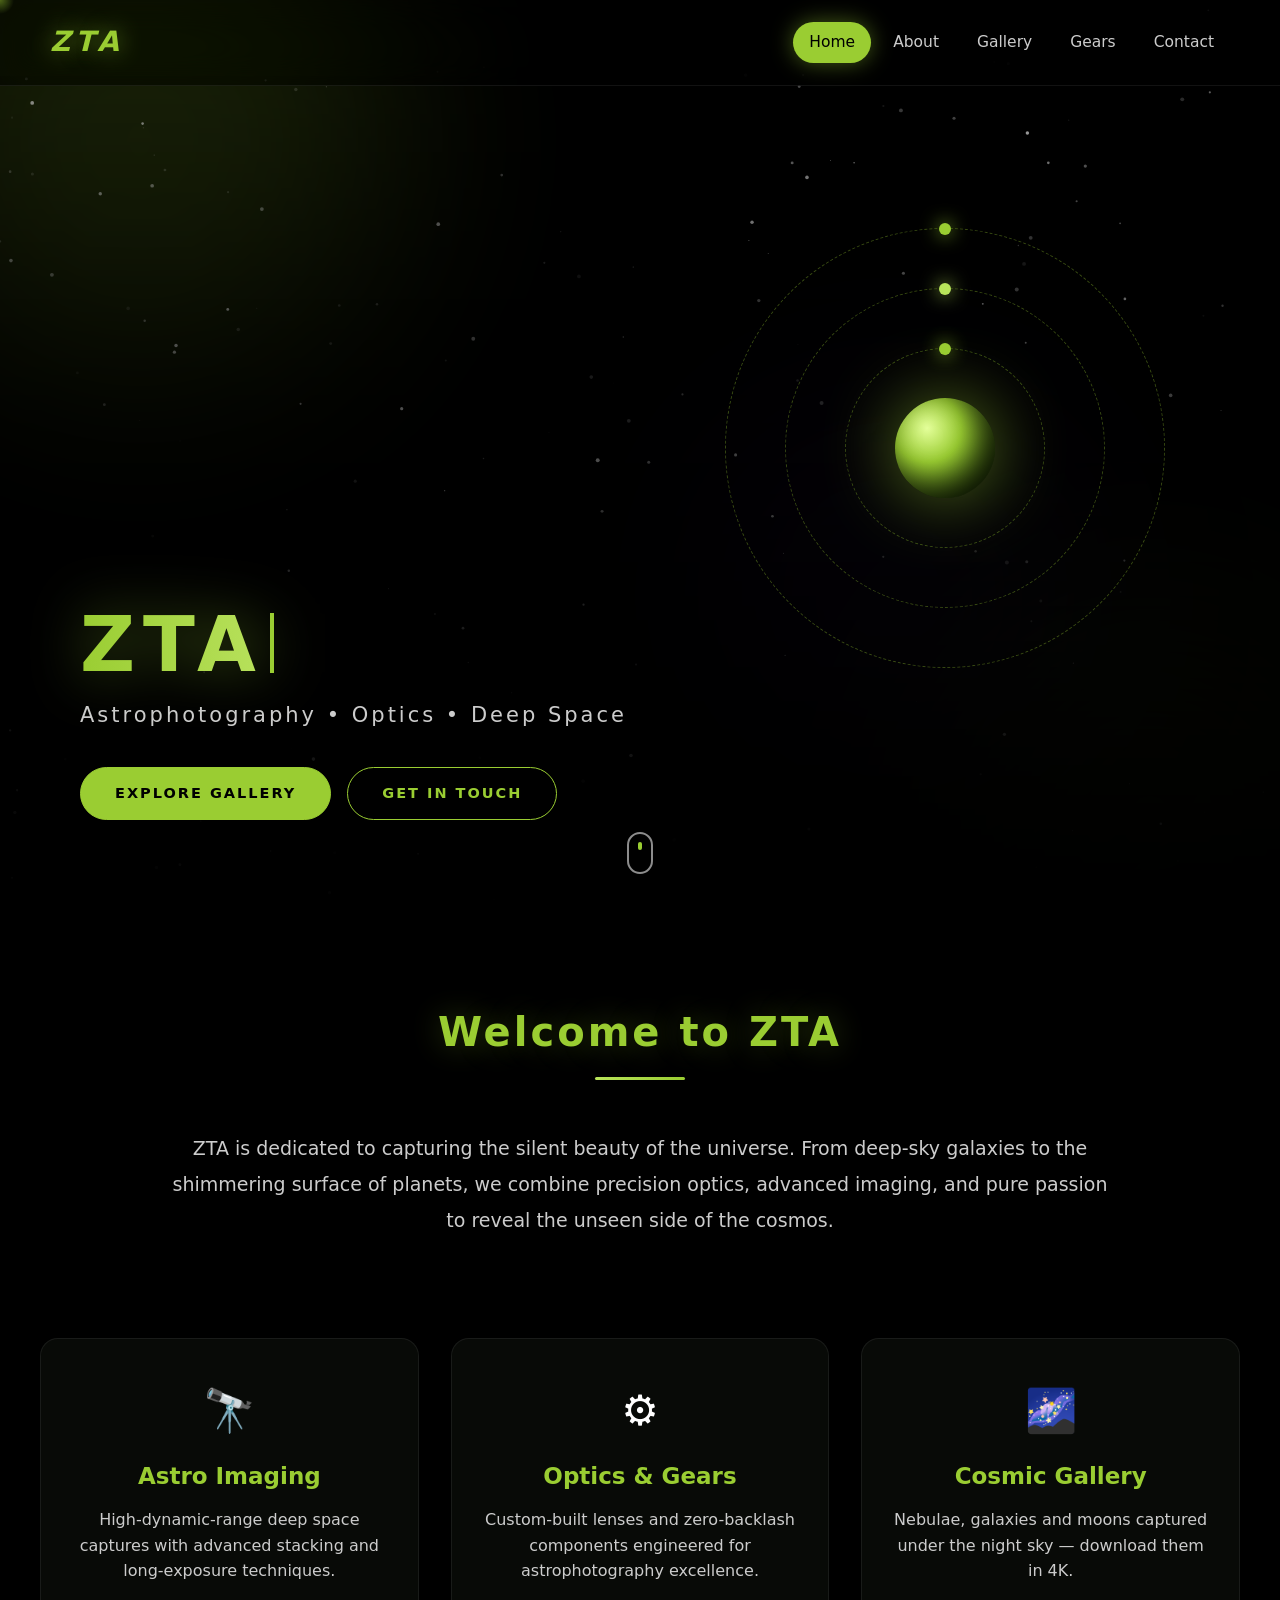
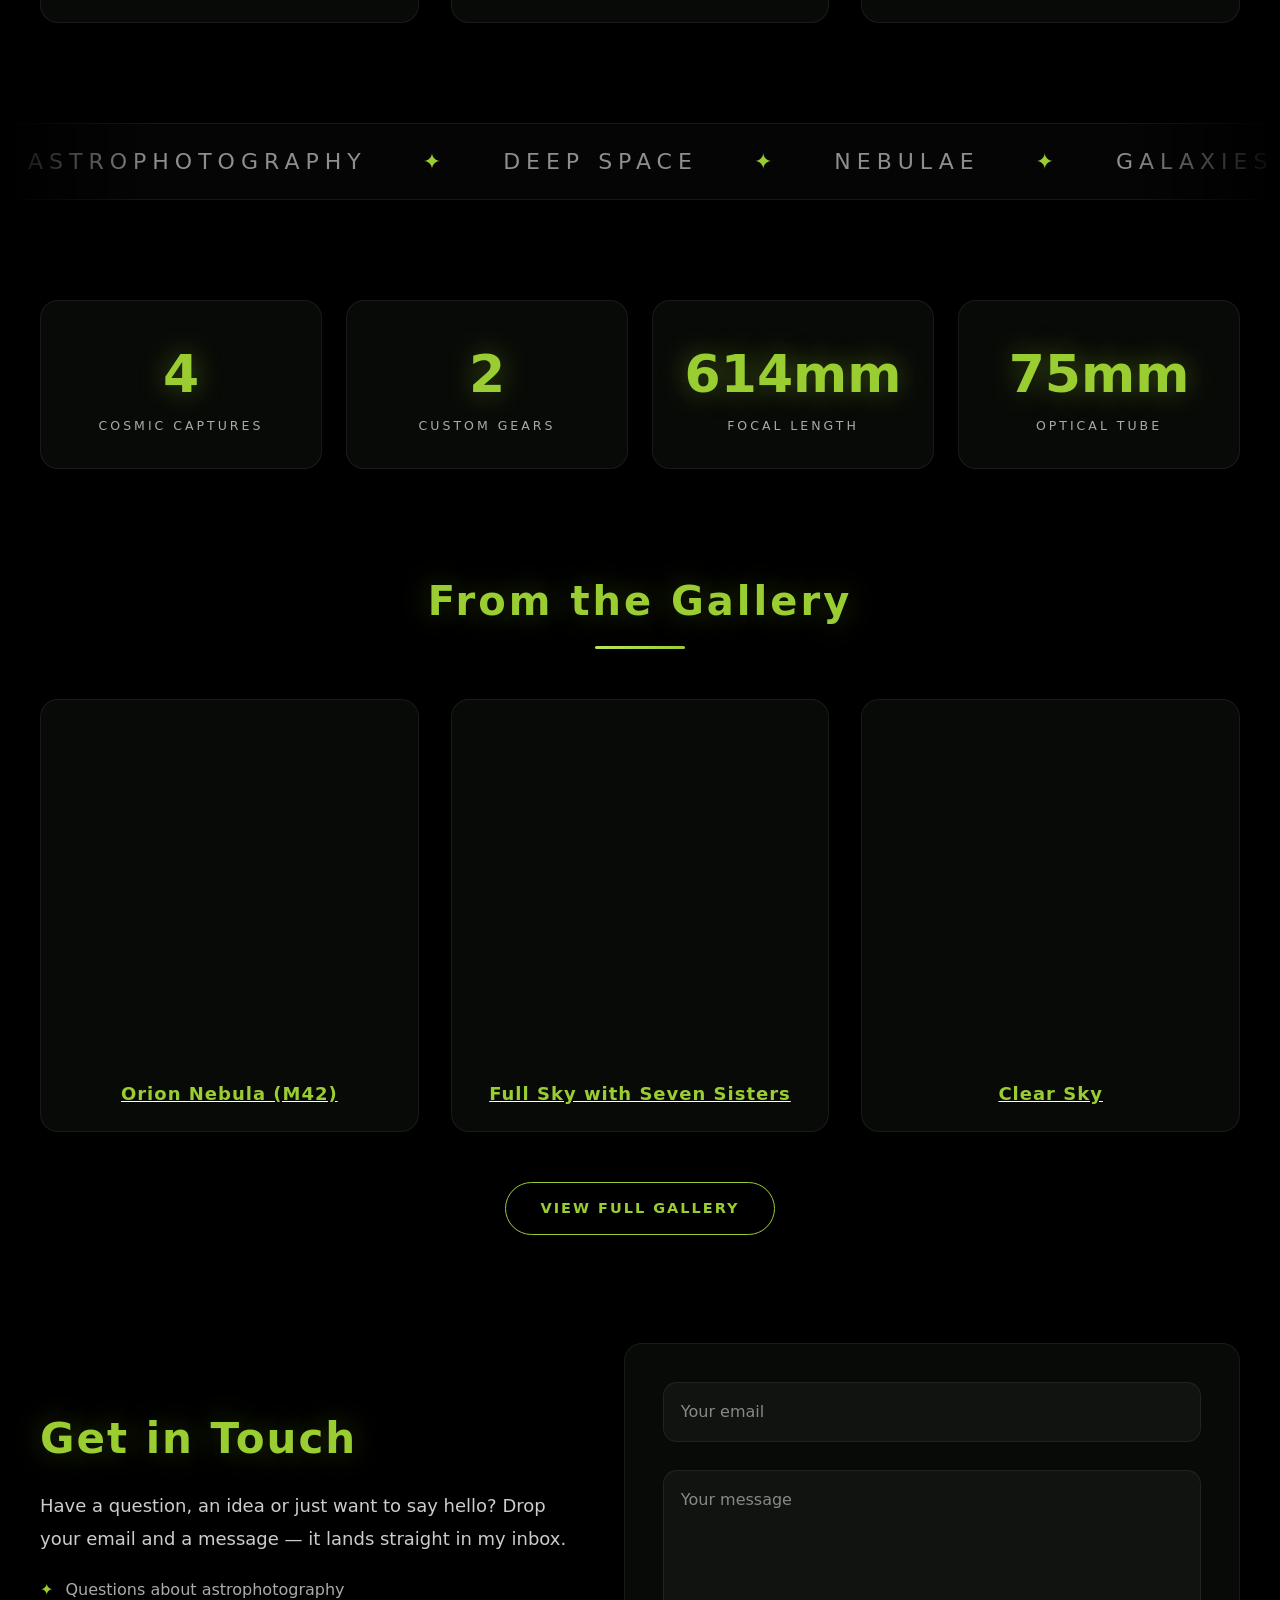
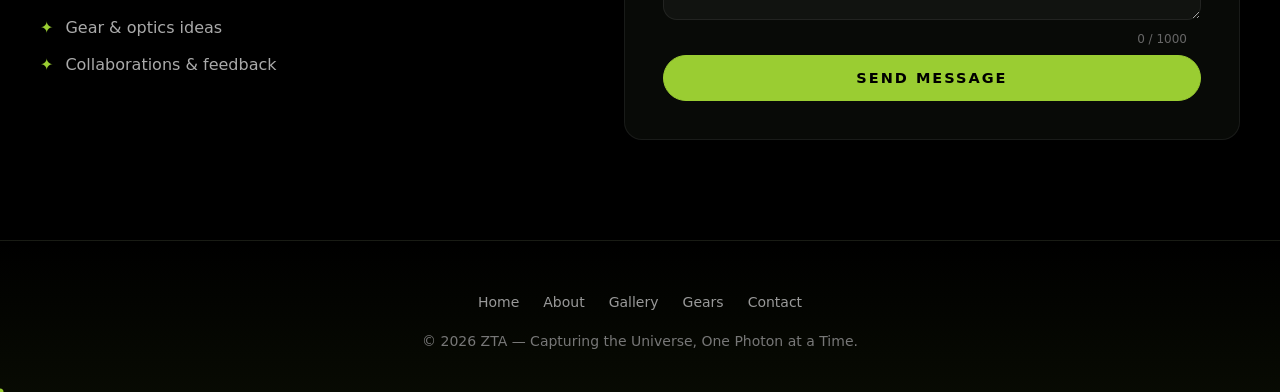
==== commit d69f58d7: "Add files via upload" ====
--- a/index.html
+++ b/index.html
@@ -10,7 +10,7 @@
 <style>
 :root{
     --bg:#000; --text:#fff; --accent:#9acd32; --accent-rgb:154,205,50; --accent-light:#e4ff9a;
-    --teal:#2dd4bf; --muted:#ccc; --card:rgba(12,14,10,.72); --card-border:rgba(255,255,255,.07);
+    --teal:#b8e45a; --muted:#ccc; --card:rgba(12,14,10,.72); --card-border:rgba(255,255,255,.07);
     --footer:#777; --nav-h:76px; --radius:18px;
 }
 *{margin:0;padding:0;box-sizing:border-box}
@@ -26,7 +26,7 @@
 .aurora{position:fixed;inset:0;z-index:-3;overflow:hidden;pointer-events:none}
 .blob{position:absolute;border-radius:50%;filter:blur(110px);opacity:.38;will-change:transform}
 .blob.b1{width:520px;height:520px;background:rgba(var(--accent-rgb),.55);top:-120px;left:-120px;animation:drift1 22s ease-in-out infinite alternate}
-.blob.b2{width:460px;height:460px;background:rgba(45,212,191,.38);bottom:-140px;right:-100px;animation:drift2 26s ease-in-out infinite alternate}
+.blob.b2{width:460px;height:460px;background:rgba(154,205,50,.38);bottom:-140px;right:-100px;animation:drift2 26s ease-in-out infinite alternate}
 .blob.b3{width:380px;height:380px;background:rgba(124,58,237,.3);top:45%;left:55%;animation:drift3 30s ease-in-out infinite alternate}
 @keyframes drift1{to{transform:translate(35vw,30vh) scale(1.2)}}
 @keyframes drift2{to{transform:translate(-30vw,-25vh) scale(1.15)}}
@@ -78,7 +78,6 @@
 .hero::after{content:'';position:absolute;inset:0;background:linear-gradient(to bottom,rgba(0,0,0,.05),rgba(0,0,0,.96));pointer-events:none}
 .hero.hero-home{min-height:calc(100vh - var(--nav-h))}
 .hero-inner{position:relative;z-index:3;margin-left:80px;max-width:760px}
-.eyebrow{display:inline-block;font-size:13px;letter-spacing:5px;text-transform:uppercase;color:var(--teal);margin-bottom:14px;padding:6px 16px;border:1px solid rgba(45,212,191,.35);border-radius:50px;background:rgba(45,212,191,.06)}
 .hero-text{font-size:76px;font-weight:900;letter-spacing:8px;text-transform:uppercase;line-height:1.05;background:linear-gradient(90deg,var(--accent),var(--accent-light),var(--teal),var(--accent));background-size:250% 100%;-webkit-background-clip:text;background-clip:text;-webkit-text-fill-color:transparent;color:transparent;animation:shine 7s linear infinite;filter:drop-shadow(0 0 28px rgba(var(--accent-rgb),.45))}
 @keyframes shine{to{background-position:250% 0}}
 .hero-sub{font-size:21px;color:var(--muted);letter-spacing:3px;margin-top:14px}
@@ -88,7 +87,7 @@
 
 .orbit{position:absolute;right:9%;top:50%;width:440px;height:440px;margin-top:-260px;z-index:2;pointer-events:none}
 .ring{position:absolute;border-radius:50%;border:1px dashed rgba(var(--accent-rgb),.35);inset:0;animation:spin 40s linear infinite}
-.ring.r2{inset:60px;animation-duration:26s;animation-direction:reverse;border-color:rgba(45,212,191,.35)}
+.ring.r2{inset:60px;animation-duration:26s;animation-direction:reverse;border-color:rgba(154,205,50,.35)}
 .ring.r3{inset:120px;animation-duration:16s}
 .ring::after{content:'';position:absolute;top:-6px;left:50%;width:12px;height:12px;margin-left:-6px;border-radius:50%;background:var(--accent);box-shadow:0 0 18px var(--accent)}
 .ring.r2::after{background:var(--teal);box-shadow:0 0 18px var(--teal)}
@@ -184,9 +183,6 @@
 .about-text p{margin-bottom:22px}
 .about-title{font-size:40px;margin-bottom:24px;font-weight:800;color:var(--accent);letter-spacing:2px}
 .highlight{color:var(--accent);font-weight:700}
-.chips{display:flex;flex-wrap:wrap;gap:12px;margin:8px 0 26px}
-.skill{padding:8px 20px;border-radius:50px;font-size:14px;letter-spacing:1px;color:var(--accent-light);border:1px solid rgba(var(--accent-rgb),.4);background:rgba(var(--accent-rgb),.07);transition:transform .3s,background .3s,color .3s}
-.skill:hover{transform:translateY(-4px) scale(1.06);background:var(--accent);color:#000}
 
 /* ===== CONTACT SECTION ===== */
 .contact-wrap{display:grid;grid-template-columns:1fr 1.15fr;gap:48px;align-items:center}
@@ -320,9 +316,8 @@
     <div class="orbit"><span class="ring r1"></span><span class="ring r2"></span><span class="ring r3"></span><span class="planet"></span></div>
     <a href="#intro" class="scroll-cue" aria-label="Scroll down"><span></span></a>
     <div class="hero-inner">
-        <span class="eyebrow">Astrophotography • Optics • Deep Space</span>
         <div class="hero-text" data-typing="ZTA">ZTA</div>
-        <div class="hero-sub">Capturing the universe, one photon at a time</div>
+        <div class="hero-sub">Astrophotography • Optics • Deep Space</div>
         <div class="hero-cta">
             <a href="gallery.html" class="btn solid">EXPLORE GALLERY</a>
             <a href="#contact" class="btn">GET IN TOUCH</a>
